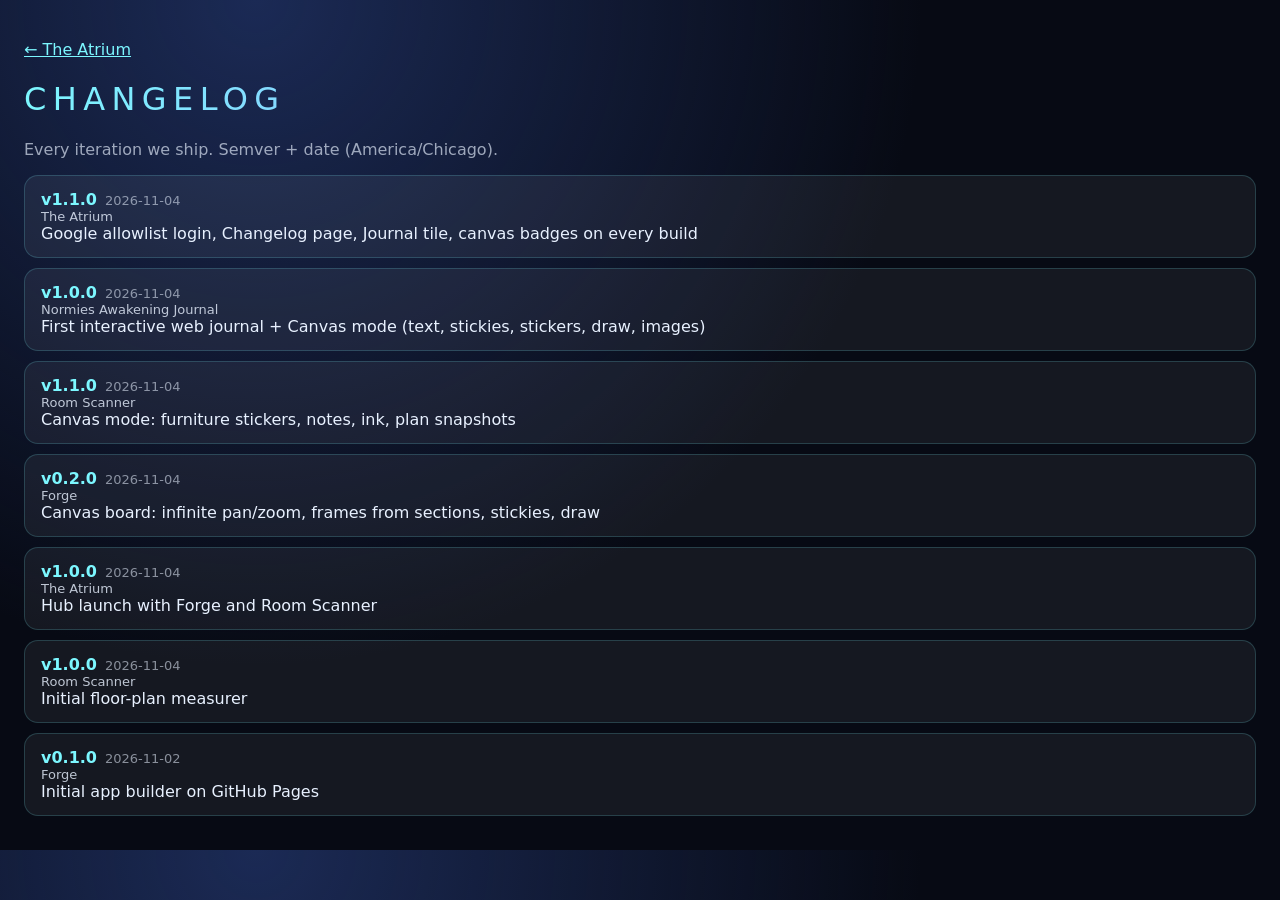
==== changelog.html @ e98f2976 "v1.1.0 — Google allowlist login, Changelog, Journal tile, canvas badges Allow Teri + HeytiffaniAllen" ====
<!doctype html><html lang="en"><head><meta charset="utf-8"><meta name="viewport" content="width=device-width,initial-scale=1">
<title>Changelog — The Atrium</title>
<style>
body{margin:0;font-family:system-ui,sans-serif;color:#e8f1ff;background:radial-gradient(circle at 20% 0,#1b2a55,transparent 50%),#070a14;padding:24px}
a{color:#7cf7ff}h1{font-weight:300;letter-spacing:.2em;text-transform:uppercase;background:linear-gradient(90deg,#7cf7ff,#a46bff);-webkit-background-clip:text;color:transparent}
.item{background:rgba(255,255,255,.06);border:1px solid rgba(124,247,255,.18);border-radius:14px;padding:14px 16px;margin:10px 0}
.v{color:#7cf7ff;font-weight:700}.d{opacity:.55;font-size:13px;margin-left:8px}.app{opacity:.8;font-size:13px}
</style></head><body>
<p><a href="./">← The Atrium</a></p>
<h1>Changelog</h1>
<p style="opacity:.65">Every iteration we ship. Semver + date (America/Chicago).</p>
<div id="list">Loading…</div>
<script>
fetch('versions.json',{cache:'no-store'}).then(r=>r.json()).then(rows=>{
  list.innerHTML=rows.map(x=>`<div class="item"><span class="v">v${x.version}</span><span class="d">${x.date}</span>
  <div class="app">${x.app}</div><div>${x.notes}</div></div>`).join('');
});
</script>
</body></html>
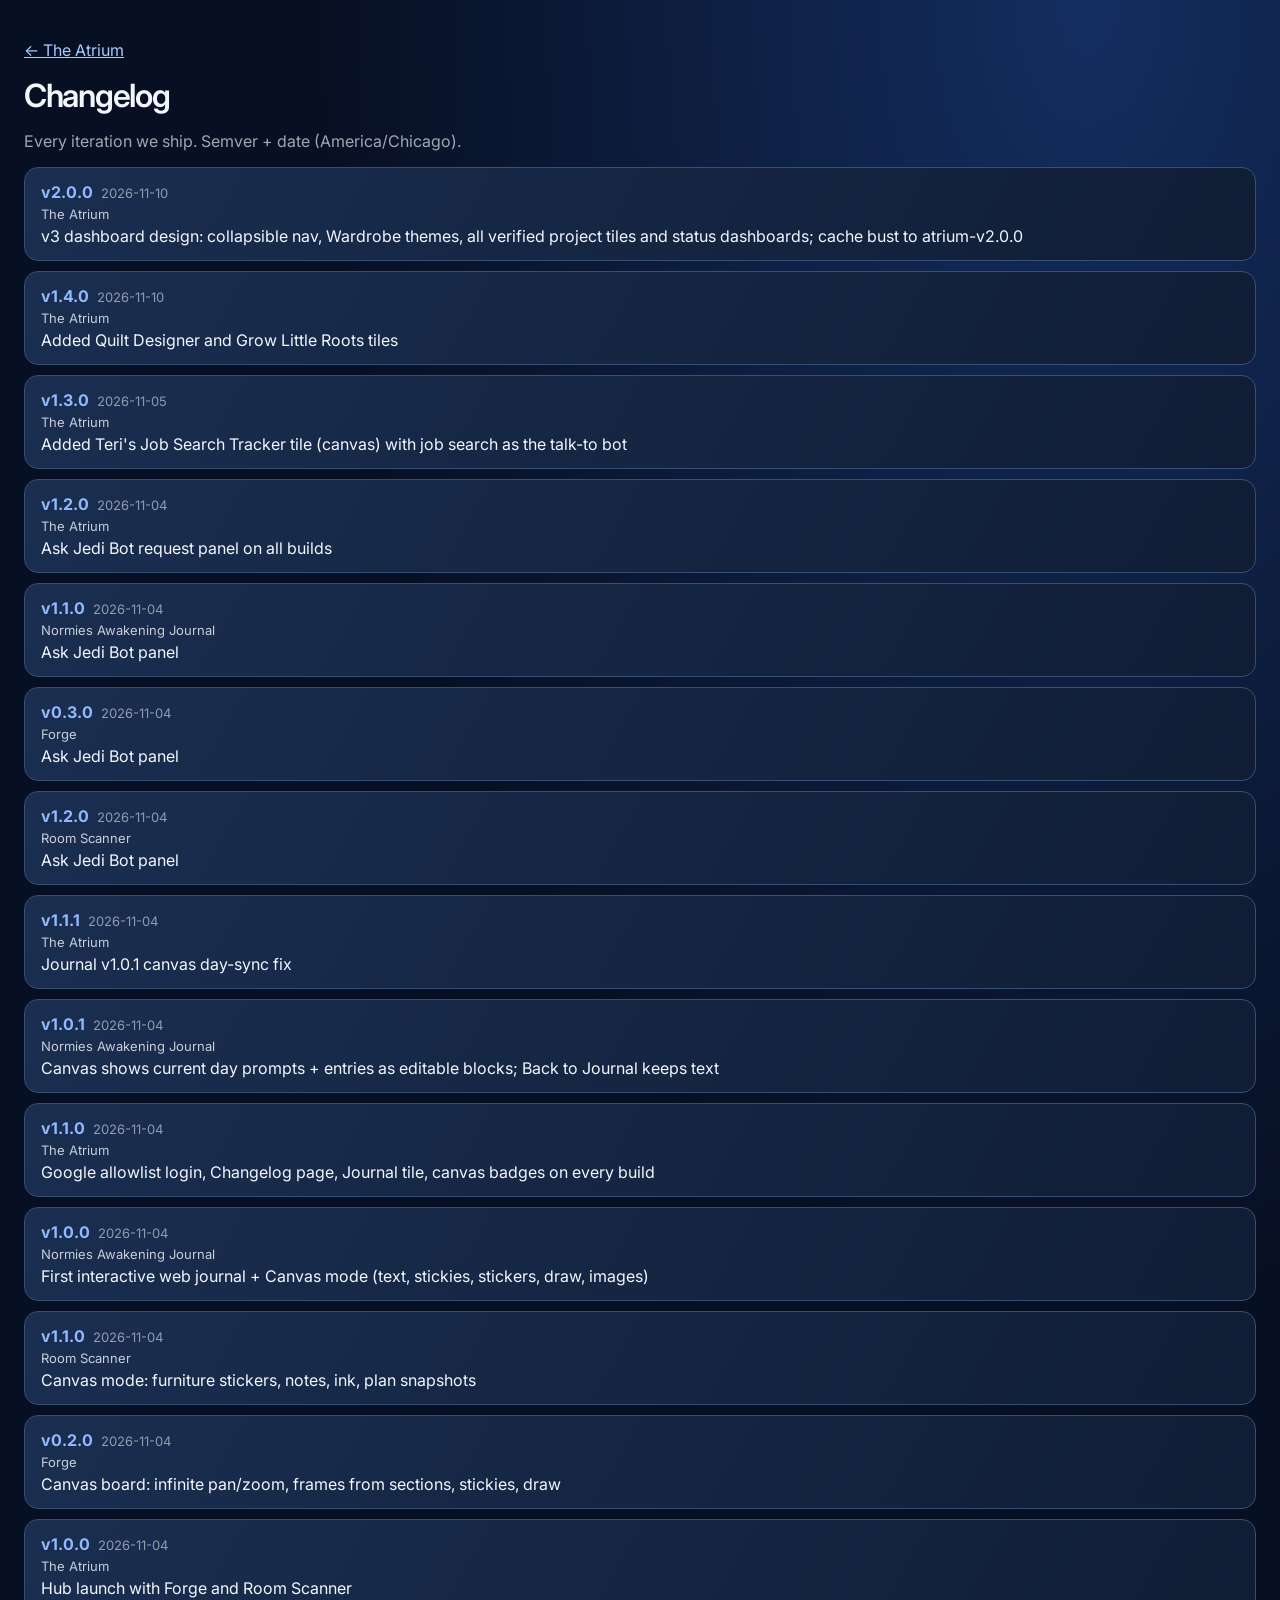
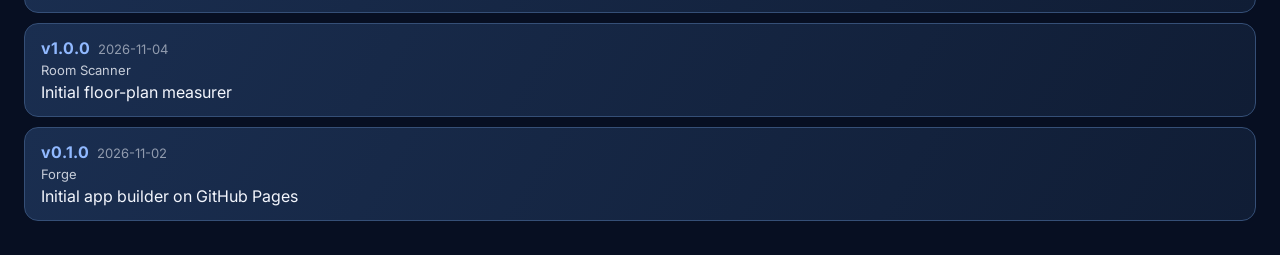
==== commit 62026174: "v2.0.0 — Ship the v3 Atrium design with all verified apps Rebuild the hub from the v3 mockup: artwor" ====
--- a/changelog.html
+++ b/changelog.html
@@ -1,10 +1,11 @@
 <!doctype html><html lang="en"><head><meta charset="utf-8"><meta name="viewport" content="width=device-width,initial-scale=1">
 <title>Changelog — The Atrium</title>
 <style>
-body{margin:0;font-family:system-ui,sans-serif;color:#e8f1ff;background:radial-gradient(circle at 20% 0,#1b2a55,transparent 50%),#070a14;padding:24px}
-a{color:#7cf7ff}h1{font-weight:300;letter-spacing:.2em;text-transform:uppercase;background:linear-gradient(90deg,#7cf7ff,#a46bff);-webkit-background-clip:text;color:transparent}
-.item{background:rgba(255,255,255,.06);border:1px solid rgba(124,247,255,.18);border-radius:14px;padding:14px 16px;margin:10px 0}
-.v{color:#7cf7ff;font-weight:700}.d{opacity:.55;font-size:13px;margin-left:8px}.app{opacity:.8;font-size:13px}
+@font-face{font-family:Inter;src:url(fonts/Inter.ttf);font-display:swap}
+body{margin:0;font-family:Inter,system-ui,sans-serif;color:#F3F6FD;background:radial-gradient(ellipse at 85% 0,#142E60,transparent 50%),#070F22;padding:24px}
+a{color:#A9C9FF}h1{font-weight:600;letter-spacing:-.04em;margin:8px 0 6px}
+.item{background:linear-gradient(120deg,#1A2E50,#101D35);border:1px solid #354F77;border-radius:14px;padding:14px 16px;margin:10px 0}
+.v{color:#91B9FF;font-weight:700}.d{opacity:.55;font-size:13px;margin-left:8px}.app{opacity:.8;font-size:13px;margin:4px 0}
 </style></head><body>
 <p><a href="./">← The Atrium</a></p>
 <h1>Changelog</h1>
